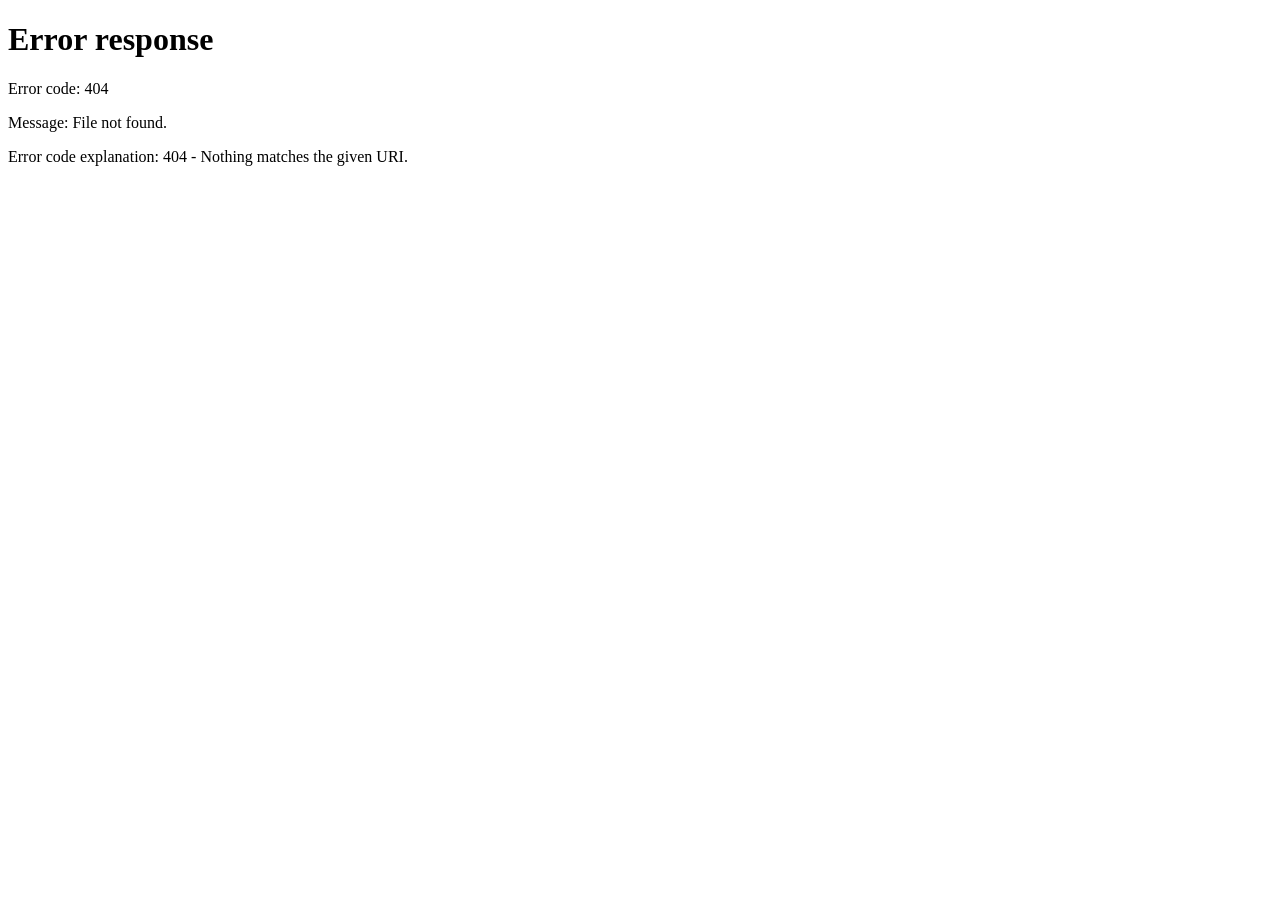
==== account.html @ 8a9775ce "Add Sukhman cart checkout account and backend contribution" ====
<!DOCTYPE html>
<!-- Owner: Sukhman — customer account panel -->
<html lang="en">
  <head>
    <meta charset="UTF-8" />
    <meta name="viewport" content="width=device-width, initial-scale=1.0" />
    <title>My account — Warner Electronics</title>
    <link rel="icon" href="images/warner-logo.png" />
    <link rel="stylesheet" href="css/styles.css" />
    <link rel="stylesheet" href="css/sukhman.css" />
    <link rel="stylesheet" href="css/theme-dark.css" />
  </head>
  <body>
    <header class="site-header" data-header>
      <a class="brand" href="home.html">
        <img class="brand-logo" src="images/warner-mark.png" alt="" />
        <span class="brand-text">
          <span class="brand-name">WARNER</span>
          <span class="brand-sub">ELECTRONICS</span>
        </span>
      </a>
    </header>
    <div class="app-shell">
      <aside class="sidebar customer-sidebar">
        <h2>My account</h2>
        <button class="side-link" type="button" data-tab="profile">My profile</button>
        <button class="side-link active" type="button" data-tab="orders">Past orders</button>
        <button class="side-link" type="button" data-tab="tracking">Package tracking</button>
        <a class="side-link" href="settings.html">Settings</a>
        <a class="side-link" href="home.html">Continue shopping</a>
      </aside>
      <main class="admin-main">
        <section class="panel" id="view-orders">
          <div class="panel-head">
            <div>
              <h2 style="margin:0">Past orders</h2>
              <p class="meta">Every checkout you complete appears here.</p>
            </div>
          </div>
          <div id="orders-list"></div>
        </section>

        <section class="panel" id="view-tracking" hidden>
          <div class="panel-head">
            <div>
              <h2 style="margin:0">Package tracking</h2>
              <p class="meta">Follow delivery progress for your orders.</p>
            </div>
          </div>
          <div id="tracking-list"></div>
        </section>

        <section class="panel" id="view-profile" hidden>
          <div class="panel-head">
            <div>
              <h2 style="margin:0">My profile</h2>
              <p class="meta">Update your contact details for delivery.</p>
            </div>
          </div>
          <form id="profile-form" class="profile-form">
            <div class="form-grid">
              <div class="field">
                <label for="profile-first">First name</label>
                <input id="profile-first" required />
              </div>
              <div class="field">
                <label for="profile-last">Last name</label>
                <input id="profile-last" required />
              </div>
              <div class="field field-span-2">
                <label for="profile-email">Email</label>
                <input id="profile-email" type="email" required />
              </div>
              <div class="field field-span-2">
                <label for="profile-phone">Phone number</label>
                <input id="profile-phone" type="tel" placeholder="e.g. 0412 345 678" />
              </div>
              <div class="field field-span-2">
                <label for="profile-address">Street address</label>
                <input id="profile-address" placeholder="Street and number" />
              </div>
              <div class="field">
                <label for="profile-city">City</label>
                <input id="profile-city" />
              </div>
              <div class="field">
                <label for="profile-zip">Zip / postal code</label>
                <input id="profile-zip" />
              </div>
              <div class="field field-span-2">
                <label for="profile-country">Country</label>
                <input id="profile-country" placeholder="e.g. Australia" />
              </div>
            </div>
            <button class="btn" type="submit">Save profile</button>
            <p class="meta" id="profile-msg" style="margin-top:0.75rem"></p>
          </form>
        </section>
      </main>
    </div>
    <script src="js/data.js"></script>
    <script src="js/backend-bootstrap.js"></script>
    <script src="js/app.js"></script>
    <script src="js/backend-adapter.js"></script>
    <script src="js/sukhman/account.js"></script>
  </body>
</html>
---- css/styles.css ----
/* Warner Electronics — logo-matched navy, orange, cyan */
@import url("https://fonts.googleapis.com/css2?family=Inter:wght@400;500;600;700;800&family=Montserrat:wght@600;700;800&display=swap");

:root {
  --navy: #000d2d;
  --navy-mid: #071428;
  --orange: #f47920;
  --orange-dark: #d96512;
  --cyan: #00adef;
  --cyan-dark: #0094cc;
  --blue: #f47920;
  --blue-dark: #d96512;
  --blue-soft: #fff1e6;
  --blue-tint: #fff8f1;
  --ink: #0f172a;
  --muted: #64748b;
  --line: #e2e8f0;
  --surface: #ffffff;
  --page: #eef2f7;
  --teal: #00adef;
  --mint: #d7f4ff;
  --lavender: #e9e7f5;
  --warn-bg: #fef9c3;
  --danger: #ef4444;
  --danger-soft: #fee2e2;
  --radius: 14px;
  --radius-lg: 20px;
  --shadow: 0 1px 2px rgba(0, 11, 30, 0.06), 0 14px 32px rgba(0, 11, 30, 0.08);
  --font: "Inter", system-ui, sans-serif;
  --display: "Montserrat", "Inter", system-ui, sans-serif;
  --ease-out: cubic-bezier(0.22, 1, 0.36, 1);
  --motion-fast: 0.24s;
  --motion-med: 0.48s;
  --motion-page: 0.65s;
}

html[data-theme="dark"] {
  color-scheme: dark;
  --ink: #f1f5f9;
  --muted: #cbd5e1;
  --line: #3d4f66;
  --surface: #1b283c;
  --page: #0b1220;
  --blue-soft: #243044;
  --blue-tint: #162033;
  --mint: #163344;
  --lavender: #2a2740;
  --shadow: 0 1px 2px rgba(0, 0, 0, 0.25), 0 14px 32px rgba(0, 0, 0, 0.28);
}

html[data-theme="dark"] body {
  background:
    radial-gradient(ellipse 80% 40% at 100% 0%, rgba(0, 173, 239, 0.1), transparent 50%),
    radial-gradient(ellipse 60% 30% at 0% 10%, rgba(244, 121, 32, 0.08), transparent 45%),
    var(--page);
  color: var(--ink);
}

html[data-theme="dark"] .header-nav {
  background: #101b2e;
  border-top-color: rgba(255, 255, 255, 0.08);
}
html[data-theme="dark"] .header-nav a {
  color: #e2e8f0;
}
html[data-theme="dark"] .header-nav a:hover,
html[data-theme="dark"] .header-nav a.active {
  color: #fff;
  border-bottom-color: var(--cyan);
}

html[data-theme="dark"] .pill {
  background: var(--surface);
  color: var(--ink);
  border-color: var(--line);
}
html[data-theme="dark"] .pill.active,
html[data-theme="dark"] .pill:hover {
  background: #123246;
  color: #7dd3fc;
  border-color: var(--cyan);
}

html[data-theme="dark"] .panel,
html[data-theme="dark"] .card,
html[data-theme="dark"] .filters,
html[data-theme="dark"] .detail,
html[data-theme="dark"] .summary,
html[data-theme="dark"] .settings-form,
html[data-theme="dark"] .settings-list,
html[data-theme="dark"] .settings-profile-card,
html[data-theme="dark"] .order-card,
html[data-theme="dark"] .track-card,
html[data-theme="dark"] .support-card,
html[data-theme="dark"] .support-panel {
  background: var(--surface);
  border-color: var(--line);
  color: var(--ink);
}

html[data-theme="dark"] .card-body h3,
html[data-theme="dark"] .section-title,
html[data-theme="dark"] h1,
html[data-theme="dark"] h2,
html[data-theme="dark"] h3,
html[data-theme="dark"] .settings-row-label,
html[data-theme="dark"] .settings-toggle-copy strong {
  color: var(--ink);
}

html[data-theme="dark"] .meta,
html[data-theme="dark"] .specs,
html[data-theme="dark"] .tag {
  color: var(--muted);
}

html[data-theme="dark"] .btn-outline {
  background: transparent;
  color: #7dd3fc;
  border-color: var(--cyan);
}
html[data-theme="dark"] .btn-outline:hover {
  background: rgba(0, 173, 239, 0.16);
  color: #fff;
}

html[data-theme="dark"] .tag {
  background: #243044;
}

html[data-theme="dark"] .tone-blue { background: linear-gradient(160deg, #1a3a4d, #163044); }
html[data-theme="dark"] .tone-slate { background: #2a3444; }
html[data-theme="dark"] .tone-sand { background: #3a2c22; }

html[data-theme="dark"] input,
html[data-theme="dark"] select,
html[data-theme="dark"] textarea {
  background: #152033;
  color: var(--ink);
  border-color: var(--line);
}
html[data-theme="dark"] .header-search-field {
  background: #fff;
}
html[data-theme="dark"] .header-search input {
  background: transparent;
  color: #0f172a;
}
html[data-theme="dark"] .header-search input::placeholder {
  color: #64748b;
}

html[data-theme="dark"] .search-suggest {
  background: var(--surface);
  border-color: var(--line);
  color: var(--ink);
}
html[data-theme="dark"] .search-suggest-pick:hover,
html[data-theme="dark"] .search-suggest-pick:focus-visible {
  background: #243044;
}
html[data-theme="dark"] .search-suggest-clear,
html[data-theme="dark"] .search-suggest-view-all {
  background: #152033;
  color: var(--muted);
}
html[data-theme="dark"] .search-suggest-clear:hover,
html[data-theme="dark"] .search-suggest-view-all:hover {
  background: #243044;
  color: #fff;
}
html[data-theme="dark"] .header-account-menu {
  background: var(--surface);
  border-color: var(--line);
}
html[data-theme="dark"] .header-account-menu a,
html[data-theme="dark"] .header-account-menu button {
  color: var(--ink);
}
html[data-theme="dark"] .header-account-menu a:hover,
html[data-theme="dark"] .header-account-menu button:hover {
  background: #243044;
  color: #7dd3fc;
}

* { box-sizing: border-box; }
html, body { margin: 0; padding: 0; }
body {
  font-family: var(--font);
  color: var(--ink);
  background:
    radial-gradient(ellipse 80% 40% at 100% 0%, rgba(0, 173, 239, 0.08), transparent 50%),
    radial-gradient(ellipse 60% 30% at 0% 10%, rgba(244, 121, 32, 0.07), transparent 45%),
    var(--page);
  min-height: 100vh;
  display: flex;
  flex-direction: column;
}
a { color: inherit; text-decoration: none; }
button, input, select { font: inherit; }
button { cursor: pointer; }
img { max-width: 100%; display: block; }
h1, h2, h3, .section-title { font-family: var(--display); }

/* Top header — two-row store layout */
.site-header {
  background: var(--navy);
  border-bottom: 0;
  padding: 0;
  display: flex;
  flex-direction: column;
  position: sticky;
  top: 0;
  z-index: 40;
  box-shadow: 0 8px 24px rgba(0, 11, 30, 0.28);
  transition: transform 0.4s ease;
  will-change: transform;
}
.site-header.is-away {
  transform: translateY(-100%);
  box-shadow: none;
  pointer-events: none;
}
.header-top {
  display: grid;
  grid-template-columns: auto minmax(0, 1fr) auto;
  grid-template-areas: "brand search utils";
  align-items: center;
  gap: 1.5rem;
  padding: 0.35rem 1.75rem 0.2rem;
}
.brand {
  grid-area: brand;
  display: flex;
  flex-direction: row;
  align-items: center;
  gap: 0.7rem;
  font-weight: 700;
  white-space: nowrap;
  color: #fff;
}
.brand-logo {
  height: 48px;
  width: 48px;
  display: block;
  object-fit: contain;
  flex-shrink: 0;
}
.brand-text {
  display: flex;
  flex-direction: column;
  justify-content: center;
  gap: 0.08rem;
  line-height: 1;
}
.brand-name {
  font-family: var(--display);
  font-size: 1.02rem;
  font-weight: 800;
  letter-spacing: 0.08em;
}
.brand-sub {
  font-size: 0.62rem;
  font-weight: 600;
  letter-spacing: 0.22em;
  color: rgba(255, 255, 255, 0.78);
}
.brand-mark {
  width: 28px;
  height: 28px;
  border-radius: 999px;
  background: linear-gradient(135deg, var(--orange), var(--cyan));
  flex-shrink: 0;
}
.header-search {
  position: relative;
  width: min(560px, 100%);
  justify-self: center;
  grid-area: search;
}
.header-search-field {
  display: flex;
  align-items: center;
  gap: 0.65rem;
  background: #fff;
  border: 1px solid rgba(255, 255, 255, 0.18);
  border-radius: 2px;
  padding: 0.55rem 0.9rem;
}
.header-search-field:focus-within {
  box-shadow: 0 0 0 2px rgba(0, 173, 239, 0.35);
}
.header-search-ico {
  display: grid;
  place-items: center;
  color: #64748b;
  flex-shrink: 0;
}
.header-search-ico svg {
  width: 18px;
  height: 18px;
  stroke: currentColor;
  fill: none;
  stroke-width: 1.6;
  stroke-linecap: round;
}
.header-search input {
  flex: 1;
  min-width: 0;
  border: 0;
  outline: none;
  background: transparent;
  color: var(--ink);
  font-size: 0.92rem;
  padding: 0;
  appearance: none;
}
.header-search input::-webkit-search-decoration,
.header-search input::-webkit-search-cancel-button {
  -webkit-appearance: none;
}
.header-search input::placeholder {
  color: #94a3b8;
}
.header-search .search-suggest {
  top: calc(100% + 0.4rem);
}
.header-utils {
  display: flex;
  align-items: center;
  justify-content: flex-end;
  gap: 0.65rem;
  grid-area: utils;
}
.header-greeting {
  margin: 0;
  color: rgba(255, 255, 255, 0.78);
  font-size: 0.88rem;
  font-weight: 600;
  white-space: nowrap;
  line-height: 1.2;
}
.header-greeting strong {
  color: #fff;
  font-weight: 700;
}
.header-icon-link {
  display: grid;
  place-items: center;
  width: 42px;
  height: 42px;
  color: rgba(255, 255, 255, 0.9);
  text-decoration: none;
  border-radius: 999px;
  transition: color 0.15s ease, background 0.15s ease;
}
.header-icon-link:hover,
.header-icon-link.is-active {
  color: #fff;
  background: rgba(255, 255, 255, 0.08);
}
.header-icon {
  width: 26px;
  height: 26px;
  display: grid;
  place-items: center;
  position: relative;
}
.header-icon svg {
  width: 24px;
  height: 24px;
  stroke: currentColor;
  fill: none;
  stroke-width: 1.45;
  stroke-linecap: round;
  stroke-linejoin: round;
}
.header-icon-badge {
  position: absolute;
  top: -6px;
  right: -8px;
  min-width: 16px;
  height: 16px;
  padding: 0 4px;
  border-radius: 999px;
  background: var(--orange);
  color: #fff;
  font-size: 0.62rem;
  font-weight: 700;
  line-height: 16px;
  text-align: center;
  box-shadow: 0 2px 6px rgba(244, 121, 32, 0.45);
}
.header-account {
  position: relative;
}
.header-account-menu {
  display: none;
  position: absolute;
  right: 0;
  top: calc(100% + 6px);
  min-width: 160px;
  background: #fff;
  border: 1px solid var(--line);
  box-shadow: 0 16px 36px rgba(0, 11, 30, 0.14);
  padding: 0.4rem 0;
  z-index: 50;
}
.header-account:hover .header-account-menu,
.header-account:focus-within .header-account-menu {
  display: grid;
}
.header-account-menu a,
.header-account-menu button {
  display: block;
  width: 100%;
  padding: 0.65rem 0.95rem;
  border: 0;
  background: transparent;
  color: var(--ink);
  font: inherit;
  font-size: 0.88rem;
  font-weight: 600;
  text-align: left;
}
.header-account-menu a:hover,
.header-account-menu button:hover {
  background: #f8fafc;
  color: var(--cyan-dark);
}
.header-nav {
  display: flex;
  align-items: center;
  justify-content: center;
  gap: 0.15rem 1.35rem;
  padding: 0.55rem 1.75rem 0.7rem;
  background: #fff;
  border-top: 1px solid rgba(255, 255, 255, 0.08);
  overflow-x: auto;
  white-space: nowrap;
  scrollbar-width: none;
}
.header-nav::-webkit-scrollbar { display: none; }
.header-nav a {
  color: #1e293b;
  font-weight: 600;
  font-size: 0.86rem;
  padding: 0.28rem 0 0.38rem;
  border-bottom: 1px solid transparent;
  letter-spacing: 0.01em;
}
.header-nav a:hover {
  color: var(--navy);
  border-bottom-color: var(--navy);
}
.header-nav a.active {
  color: var(--navy);
  border-bottom-color: var(--navy);
}
.nav-links {
  display: none;
}
.user-chip {
  display: flex;
  align-items: center;
  gap: 0.85rem;
}
.profile-link {
  display: flex;
  align-items: center;
  gap: 0.55rem;
  color: inherit;
}
.user-chip input,
.user-chip .role-label {
  border: 1px solid rgba(255, 255, 255, 0.16);
  border-radius: 999px;
  padding: 0.4rem 0.85rem;
  background: rgba(255, 255, 255, 0.06);
  color: #cbd5e1;
  min-width: 110px;
  font-size: 0.9rem;
}
.profile-link:hover .role-label {
  border-color: var(--cyan);
  color: #fff;
}
.avatar {
  width: 34px;
  height: 34px;
  border-radius: 999px;
  display: grid;
  place-items: center;
  color: #fff;
  font-weight: 700;
  background: var(--cyan);
}
.profile-link:hover .avatar {
  transform: scale(1.06);
  box-shadow: 0 0 0 3px rgba(0, 173, 239, 0.35);
}
.avatar.admin { background: var(--cyan); }
.avatar.owner { background: var(--orange); }
.avatar.guest { background: #94a3b8; }

.btn {
  display: inline-flex;
  align-items: center;
  justify-content: center;
  border: 0;
  border-radius: 10px;
  padding: 0.65rem 1.1rem;
  font-weight: 700;
  background: var(--orange);
  color: #fff;
  box-shadow: 0 6px 16px rgba(244, 121, 32, 0.28);
  transition: transform var(--motion-fast) var(--ease-out), background var(--motion-fast) ease, box-shadow var(--motion-fast) ease;
}
.btn:hover { background: var(--orange-dark); transform: translateY(-2px); }
.btn:active:not(:disabled) {
  transform: translateY(0) scale(0.97);
  box-shadow: 0 3px 10px rgba(244, 121, 32, 0.22);
}
.btn-outline {
  background: #fff;
  color: var(--cyan-dark);
  border: 1.5px solid var(--cyan);
  box-shadow: none;
}
.btn-outline:hover { background: #e8f8ff; }
.btn-ghost {
  background: transparent;
  color: var(--muted);
  border: 1px solid var(--line);
  box-shadow: none;
}
.site-header .btn-ghost {
  color: #e2e8f0;
  border-color: rgba(255, 255, 255, 0.22);
}
.site-header .btn-ghost:hover { background: rgba(255, 255, 255, 0.08); }
.site-header .btn-outline {
  background: transparent;
  color: #fff;
  border-color: var(--cyan);
}
.site-header .btn-outline:hover { background: rgba(0, 173, 239, 0.16); }
.btn-sm { padding: 0.4rem 0.75rem; font-size: 0.85rem; }
.btn-danger {
  background: var(--danger-soft);
  color: var(--danger);
  border: 1px solid #fecaca;
  box-shadow: none;
}

.page {
  width: min(1120px, calc(100% - 2rem));
  margin: 0 auto;
  padding: 1.35rem 0 3rem;
  flex: 1;
}

/* Login */
.login-page {
  min-height: calc(100vh - 88px);
  display: grid;
  place-items: center;
  padding: 1.5rem;
  background:
    radial-gradient(ellipse 70% 50% at 0% 0%, rgba(244, 121, 32, 0.22) 0%, transparent 55%),
    radial-gradient(ellipse 60% 40% at 100% 100%, rgba(0, 173, 239, 0.18) 0%, transparent 50%),
    var(--navy);
}
.login-shell {
  width: min(920px, 100%);
  display: grid;
  grid-template-columns: 1fr 1fr;
  background: #fff;
  border-radius: 20px;
  overflow: hidden;
  box-shadow: 0 24px 60px rgba(0, 0, 0, 0.35);
  border: 1px solid rgba(255, 255, 255, 0.08);
}
.login-form-pane { padding: 2.25rem 2rem; }
.login-form-pane h1 { margin: 0 0 0.35rem; font-size: 1.75rem; }
.login-form-pane .sub { color: var(--muted); margin: 0 0 1.5rem; }
.field { margin-bottom: 1rem; }
.field label {
  display: block;
  font-size: 0.85rem;
  font-weight: 600;
  margin-bottom: 0.35rem;
}
.field input, .field select {
  width: 100%;
  border: 1px solid var(--line);
  border-radius: 10px;
  padding: 0.7rem 0.85rem;
  background: #fff;
}
.login-actions { display: grid; gap: 0.65rem; margin-top: 0.5rem; }
.forgot {
  display: inline-block;
  margin-top: 0.85rem;
  color: var(--cyan-dark);
  font-size: 0.9rem;
  font-weight: 600;
}
.login-aside {
  background:
    radial-gradient(circle at 80% 20%, rgba(244, 121, 32, 0.35), transparent 40%),
    radial-gradient(circle at 20% 80%, rgba(0, 173, 239, 0.28), transparent 42%),
    var(--navy-mid);
  padding: 2.25rem 2rem;
  color: #fff;
}
.login-aside h2 { margin: 0 0 1rem; font-size: 1.25rem; }
.login-aside ul {
  margin: 0;
  padding: 0;
  list-style: none;
  display: grid;
  gap: 0.85rem;
}
.login-aside li {
  display: flex;
  gap: 0.65rem;
  align-items: flex-start;
  color: rgba(255, 255, 255, 0.88);
  line-height: 1.4;
}
.login-aside .dot {
  width: 22px;
  height: 22px;
  border-radius: 999px;
  background: var(--orange);
  color: #fff;
  display: grid;
  place-items: center;
  font-size: 0.75rem;
  flex-shrink: 0;
  margin-top: 0.1rem;
}
.login-aside li:nth-child(even) .dot { background: var(--cyan); }
.demo-note {
  margin-top: 1.25rem;
  font-size: 0.85rem;
  color: var(--muted);
  line-height: 1.45;
}

/* Home hero */
.hero {
  background:
    radial-gradient(circle at 88% 18%, rgba(244, 121, 32, 0.38), transparent 32%),
    radial-gradient(circle at 12% 86%, rgba(0, 173, 239, 0.32), transparent 36%),
    linear-gradient(145deg, #071a36 0%, var(--navy) 55%, #04101f 100%);
  border-radius: var(--radius-lg);
  padding: 2.6rem 2rem 2.4rem;
  margin-bottom: 1.2rem;
  color: #fff;
  border: 1px solid rgba(0, 173, 239, 0.22);
  box-shadow: var(--shadow);
  position: relative;
  overflow: visible;
}
.hero h1 {
  margin: 0 0 0.5rem;
  font-size: clamp(1.4rem, 2.6vw, 2rem);
  letter-spacing: -0.02em;
}
.hero-kicker {
  margin: 0 0 0.45rem;
  color: var(--cyan);
  font-family: var(--display);
  font-size: 0.78rem;
  font-weight: 700;
  letter-spacing: 0.22em;
  text-transform: uppercase;
}
.hero p { margin: 0 0 1.1rem; color: rgba(226, 232, 240, 0.82); max-width: 54ch; }
.search-row {
  display: flex;
  gap: 0.65rem;
  flex-wrap: wrap;
}
.search-row input {
  flex: 1;
  min-width: 200px;
  border: 1px solid var(--line);
  border-radius: 10px;
  padding: 0.75rem 1rem;
  background: #fff;
}
.hero .search-row input {
  border-color: rgba(255, 255, 255, 0.14);
  background: rgba(255, 255, 255, 0.96);
}
.pills {
  display: flex;
  flex-wrap: wrap;
  gap: 0.55rem;
  margin: 0 0 1.25rem;
}
.pill {
  border: 1px solid var(--line);
  background: var(--surface);
  border-radius: 999px;
  padding: 0.45rem 0.9rem;
  color: var(--ink);
  font-weight: 600;
  font-size: 0.9rem;
  transition: transform var(--motion-fast) var(--ease-out), background var(--motion-fast) ease, border-color var(--motion-fast) ease, color var(--motion-fast) ease;
}
.pill:hover {
  transform: translateY(-1px);
}
.pill:active {
  transform: scale(0.96);
}
.pill.active, .pill:hover {
  border-color: var(--cyan);
  color: var(--cyan-dark);
  background: #e8f8ff;
}

.section-title {
  margin: 0 0 0.85rem;
  font-size: 1.2rem;
}

.grid {
  display: grid;
  grid-template-columns: repeat(auto-fit, minmax(200px, 1fr));
  gap: 1rem;
}
.card {
  background: var(--surface);
  border: 1px solid var(--line);
  border-radius: var(--radius);
  overflow: hidden;
  box-shadow: var(--shadow);
  display: flex;
  flex-direction: column;
  color: inherit;
  cursor: pointer;
  transition: transform 0.32s ease, box-shadow 0.32s ease, border-color 0.32s ease;
}
.card:hover {
  transform: translateY(-4px);
  box-shadow: 0 16px 32px rgba(0, 11, 30, 0.12);
  border-color: rgba(0, 173, 239, 0.45);
}
.card-art {
  height: 130px;
  display: flex;
  align-items: center;
  justify-content: center;
  font-size: 2.4rem;
  overflow: hidden;
  background: #f8fafc;
}
/* Fixed product photo frames — always show the full uploaded image */
.card-art img,
.cart-thumb img,
.detail-art img,
.gallery-main img,
.gallery-thumb-btn img,
.photo-preview img,
.gallery-thumb img,
.prod-photo-frame img {
  max-width: 100%;
  max-height: 100%;
  width: auto;
  height: auto;
  object-fit: contain;
  object-position: center;
  display: block;
}
.tone-blue { background: linear-gradient(160deg, #d7f4ff, #bfe9fb); }
.tone-mint { background: var(--mint); }
.tone-lavender { background: var(--lavender); }
.tone-slate { background: #e5e7eb; }
.tone-sand { background: #ffe8d2; }
.card-body {
  padding: 0.85rem 0.9rem 1rem;
  display: flex;
  flex-direction: column;
  gap: 0.3rem;
  flex: 1;
}
.card-body h3 { margin: 0; font-size: 0.98rem; }
.meta { color: var(--muted); font-size: 0.85rem; }
.price { color: var(--orange); font-weight: 800; font-size: 1.05rem; }
.card-body .price { margin-top: auto; padding-top: 0.75rem; }

/* Product detail */
.detail {
  display: grid;
  grid-template-columns: 1fr 1fr;
  gap: 1.25rem;
  background: var(--surface);
  border: 1px solid var(--line);
  border-radius: var(--radius-lg);
  padding: 1.25rem;
  box-shadow: var(--shadow);
}
.detail-art {
  height: 360px;
  border-radius: var(--radius);
  display: flex;
  align-items: center;
  justify-content: center;
  font-size: 5rem;
  overflow: hidden;
  background: #f8fafc;
}
.tags { display: flex; flex-wrap: wrap; gap: 0.45rem; margin: 0.75rem 0; }
.tag {
  background: #f3f4f6;
  border-radius: 999px;
  padding: 0.3rem 0.7rem;
  font-size: 0.82rem;
  color: var(--muted);
  font-weight: 600;
}
.specs { margin: 0.5rem 0 1rem; padding-left: 1.1rem; color: var(--muted); }
.specs li { margin: 0.35rem 0; }
.specs li::marker { color: var(--orange); }
.detail-actions { display: flex; flex-wrap: wrap; gap: 0.65rem; }

/* Search layout */
.search-layout {
  display: grid;
  grid-template-columns: 240px 1fr;
  gap: 1rem;
  align-items: start;
}
.filters {
  background: var(--surface);
  border: 1px solid var(--line);
  border-radius: var(--radius);
  padding: 1rem;
  box-shadow: var(--shadow);
}
.filters h3 { margin: 0 0 0.75rem; font-size: 1rem; }
.filter-group { margin-bottom: 1rem; }
.filter-group h4 {
  margin: 0 0 0.45rem;
  font-size: 0.85rem;
  color: var(--muted);
}
.filter-group label {
  display: flex;
  align-items: center;
  gap: 0.45rem;
  margin: 0.3rem 0;
  font-size: 0.9rem;
}

/* Cart */
.cart-layout {
  display: grid;
  grid-template-columns: 1.4fr 0.8fr;
  gap: 1rem;
  align-items: start;
}
.cart-box {
  background: var(--surface);
  border: 1.5px solid var(--line);
  border-radius: var(--radius-lg);
  padding: 1rem 1.1rem;
}
.cart-row {
  display: grid;
  grid-template-columns: 64px 1fr auto;
  gap: 0.85rem;
  align-items: center;
  padding: 0.85rem 0;
  border-bottom: 1px solid var(--line);
}
.cart-thumb {
  width: 64px;
  height: 64px;
  border-radius: 10px;
  display: flex;
  align-items: center;
  justify-content: center;
  font-size: 1.5rem;
  overflow: hidden;
  background: #f8fafc;
  flex-shrink: 0;
}
.qty {
  display: inline-flex;
  align-items: center;
  gap: 0.35rem;
  margin-top: 0.35rem;
  border: 1px solid var(--line);
  border-radius: 8px;
  padding: 0.2rem 0.45rem;
  font-size: 0.85rem;
}
.addons {
  margin-top: 1rem;
  color: var(--muted);
  font-size: 0.9rem;
}
.addon-pills { display: flex; flex-wrap: wrap; gap: 0.5rem; margin-top: 0.55rem; }
.addon-pill {
  background: var(--mint);
  border: 0;
  border-radius: 999px;
  padding: 0.45rem 0.85rem;
  font-weight: 600;
  font-size: 0.85rem;
}
.summary, .privacy {
  background: var(--surface);
  border: 1px solid var(--line);
  border-radius: var(--radius);
  padding: 1rem;
  box-shadow: var(--shadow);
  margin-bottom: 0.85rem;
}
.summary h3, .privacy h3 { margin: 0 0 0.75rem; }
.summary-row {
  display: flex;
  justify-content: space-between;
  margin: 0.4rem 0;
  color: var(--muted);
}
.summary-total {
  display: flex;
  justify-content: space-between;
  margin-top: 0.75rem;
  padding-top: 0.75rem;
  border-top: 1px solid var(--line);
  font-weight: 800;
  font-size: 1.15rem;
}
.summary-total span:last-child { color: var(--orange); }
.summary .btn { width: 100%; margin-top: 0.65rem; }
.privacy { background: var(--warn-bg); border-color: #fde68a; }

/* Admin / Owner shell */
.app-shell { display: flex; min-height: calc(100vh - 88px); flex: 1; }
.sidebar {
  width: 230px;
  background: var(--navy);
  color: #fff;
  padding: 1.1rem 0.85rem;
  flex-shrink: 0;
}
.sidebar h2 {
  margin: 0 0 1rem;
  font-size: 1rem;
  padding: 0 0.55rem;
}
.side-link {
  display: block;
  width: 100%;
  text-align: left;
  border: 0;
  background: transparent;
  color: #cbd5e1;
  border-radius: 999px;
  padding: 0.65rem 0.9rem;
  margin-bottom: 0.35rem;
  font-weight: 600;
}
.side-link.active, .side-link:hover {
  background: var(--orange);
  color: #fff;
}
.side-link:hover:not(.active) {
  background: rgba(0, 173, 239, 0.22);
}
a.side-link {
  text-align: left;
}
.admin-main {
  flex: 1;
  padding: 1.25rem;
  overflow: auto;
}
.panel {
  background: var(--surface);
  border: 1px solid var(--line);
  border-radius: var(--radius-lg);
  padding: 1.15rem;
  box-shadow: var(--shadow);
}
.panel-head {
  display: flex;
  justify-content: space-between;
  gap: 1rem;
  align-items: flex-start;
  margin-bottom: 1rem;
  flex-wrap: wrap;
}
.panel-head p { margin: 0.25rem 0 0; color: var(--muted); }
.toolbar {
  display: flex;
  gap: 0.65rem;
  flex-wrap: wrap;
  margin-bottom: 1rem;
}
.toolbar input, .toolbar select {
  border: 1px solid var(--line);
  border-radius: 10px;
  padding: 0.65rem 0.85rem;
  background: var(--surface);
  color: var(--ink);
  min-width: 220px;
}
.table { width: 100%; border-collapse: collapse; font-size: 0.92rem; }
.table th, .table td {
  text-align: left;
  padding: 0.75rem 0.5rem;
  border-bottom: 1px solid var(--line);
  vertical-align: middle;
}
.table th { color: var(--muted); font-weight: 600; }
.prod-cell { display: flex; align-items: center; gap: 0.55rem; }
.prod-ico {
  width: 34px;
  height: 34px;
  border-radius: 8px;
  background: var(--mint);
  display: grid;
  place-items: center;
}

.stat-grid {
  display: grid;
  grid-template-columns: repeat(auto-fit, minmax(160px, 1fr));
  gap: 0.85rem;
  margin-bottom: 1rem;
}
.stat {
  background: var(--surface);
  border: 1px solid var(--line);
  border-radius: var(--radius);
  padding: 1rem;
  box-shadow: var(--shadow);
}
.stat span { color: var(--muted); font-size: 0.85rem; }
.stat strong { display: block; margin-top: 0.35rem; font-size: 1.45rem; }

.bars { display: grid; gap: 0.65rem; }
.bar-row {
  display: grid;
  grid-template-columns: 120px 1fr 40px;
  gap: 0.5rem;
  align-items: center;
  font-size: 0.9rem;
}
.bar-track {
  height: 10px;
  background: #d7f4ff;
  border-radius: 999px;
  overflow: hidden;
}
.bar-fill { height: 100%; background: linear-gradient(90deg, var(--orange), var(--cyan)); border-radius: 999px; }

.two-col {
  display: grid;
  grid-template-columns: 1fr 1fr;
  gap: 1rem;
}

.staff-banner {
  display: flex;
  flex-wrap: wrap;
  align-items: center;
  gap: 0.65rem;
  margin: 0 0 1rem;
  padding: 0.7rem 1rem;
  border-radius: 12px;
  background: var(--navy);
  color: #fff;
  font-size: 0.92rem;
}
.staff-banner a {
  color: var(--cyan);
  font-weight: 700;
}
.staff-banner a:hover { color: var(--orange); }

.toast {
  position: fixed;
  right: 1rem;
  bottom: 1rem;
  background: var(--navy);
  color: #fff;
  padding: 0.75rem 1rem;
  border-radius: 10px;
  opacity: 0;
  pointer-events: none;
  transition: opacity 0.2s ease;
  z-index: 100;
  border-left: 4px solid var(--orange);
}
.toast.show { opacity: 1; }

.modal-backdrop {
  position: fixed;
  inset: 0;
  background: rgba(0, 11, 30, 0.55);
  display: none;
  align-items: center;
  justify-content: center;
  z-index: 80;
  padding: 1rem;
  overflow-y: auto;
}
.modal-backdrop.open { display: flex; }
.modal {
  width: min(480px, 100%);
  background: #fff;
  border-radius: 16px;
  padding: 1.25rem;
  box-shadow: var(--shadow);
}
.modal h3 { margin: 0 0 0.85rem; }
.modal .actions {
  display: flex;
  gap: 0.55rem;
  justify-content: flex-end;
  margin-top: 1rem;
}

.site-footer {
  margin-top: auto;
  background: var(--navy);
  color: rgba(255, 255, 255, 0.82);
  border-top: 1px solid rgba(0, 173, 239, 0.28);
  box-shadow: 0 -8px 24px rgba(0, 11, 30, 0.2);
}
.footer-newsletter {
  background: linear-gradient(145deg, var(--navy-mid) 0%, rgba(7, 26, 54, 0.95) 100%);
  border-bottom: 1px solid rgba(0, 173, 239, 0.22);
  padding: 2rem 1.4rem;
}
.footer-newsletter-inner {
  width: min(1120px, 100%);
  margin: 0 auto;
  display: grid;
  grid-template-columns: 1fr minmax(320px, 520px);
  grid-template-rows: auto auto;
  gap: 0.85rem 2rem;
  align-items: center;
}
.footer-newsletter-copy {
  grid-column: 1;
  grid-row: 1;
}
.footer-newsletter-form {
  display: contents;
}
.footer-newsletter-row {
  grid-column: 2;
  grid-row: 1;
  display: flex;
  gap: 0;
}
.footer-newsletter-consent {
  grid-column: 2;
  grid-row: 2;
  display: grid;
  gap: 0.65rem;
}
.footer-newsletter-consent[hidden] {
  display: none !important;
}
.footer-newsletter h3 {
  margin: 0 0 0.35rem;
  font-size: 1.05rem;
  font-weight: 700;
  letter-spacing: 0.01em;
  color: #fff;
}
.footer-newsletter p {
  margin: 0;
  color: rgba(255, 255, 255, 0.68);
  font-size: 0.88rem;
  max-width: 42ch;
  line-height: 1.45;
}
.footer-newsletter-row input {
  flex: 1;
  border: 1px solid rgba(255, 255, 255, 0.18);
  border-right: none;
  border-radius: 0;
  padding: 0.75rem 0.9rem;
  font-size: 0.9rem;
  background: rgba(255, 255, 255, 0.08);
  color: #fff;
}
.footer-newsletter-row input::placeholder {
  color: rgba(255, 255, 255, 0.45);
}
.footer-consent-check {
  display: grid;
  grid-template-columns: auto 1fr;
  gap: 0.65rem;
  align-items: start;
  font-size: 0.82rem;
  line-height: 1.45;
  color: rgba(255, 255, 255, 0.82);
  cursor: pointer;
}
.footer-consent-check input {
  margin-top: 0.2rem;
  accent-color: var(--orange);
}
.footer-consent-legal {
  margin: 0;
  font-size: 0.72rem;
  line-height: 1.45;
  color: rgba(255, 255, 255, 0.5);
}
.footer-consent-legal a {
  color: var(--cyan);
  text-decoration: underline;
}
.footer-consent-legal a:hover {
  color: var(--orange);
}
.footer-signup {
  border-radius: 0;
  padding: 0.75rem 1.35rem;
  background: var(--orange);
  font-size: 0.78rem;
  font-weight: 700;
  letter-spacing: 0.08em;
  text-transform: uppercase;
  white-space: nowrap;
  box-shadow: none;
}
.footer-signup:hover {
  background: var(--orange-dark);
}
.footer-columns {
  width: min(1120px, 100%);
  margin: 0 auto;
  padding: 2.25rem 1.4rem 1.75rem;
  display: grid;
  grid-template-columns: repeat(5, minmax(0, 1fr));
  gap: 1.5rem 2rem;
}
.footer-col h4 {
  margin: 0 0 0.85rem;
  font-size: 0.72rem;
  font-weight: 700;
  letter-spacing: 0.1em;
  text-transform: uppercase;
  color: var(--cyan);
}
.footer-col ul {
  list-style: none;
  margin: 0;
  padding: 0;
  display: grid;
  gap: 0.55rem;
}
.footer-col a {
  color: rgba(255, 255, 255, 0.68);
  font-size: 0.86rem;
  line-height: 1.35;
}
.footer-col a:hover {
  color: var(--orange);
}
.footer-bottom {
  width: min(1120px, 100%);
  margin: 0 auto;
  padding: 1rem 1.4rem 1.35rem;
  border-top: 1px solid rgba(255, 255, 255, 0.1);
  display: flex;
  align-items: center;
  justify-content: space-between;
  gap: 1rem;
  flex-wrap: wrap;
}
.footer-copy {
  margin: 0;
  font-size: 0.78rem;
  color: rgba(255, 255, 255, 0.45);
  text-transform: uppercase;
  letter-spacing: 0.04em;
}
.footer-region {
  font-size: 0.82rem;
  color: rgba(255, 255, 255, 0.55);
}
.footer-social {
  display: flex;
  align-items: center;
  gap: 0.55rem;
}
.footer-social a {
  width: 36px;
  height: 36px;
  border-radius: 10px;
  border: 0;
  display: grid;
  place-items: center;
  overflow: hidden;
  background: transparent;
  padding: 0;
}
.footer-social a img {
  width: 100%;
  height: 100%;
  object-fit: cover;
  display: block;
}
.footer-social a:hover {
  transform: translateY(-1px);
  filter: brightness(1.08);
}

/* Motion — page transitions + interactive feedback */
@media (prefers-reduced-motion: no-preference) {
  body.page-enter {
    animation: page-enter var(--motion-page) var(--ease-out) both;
  }
  body.page-exit {
    animation: page-exit 0.42s ease forwards;
    pointer-events: none;
  }
  body.page-enter main,
  body.page-enter .login-page,
  body.page-enter .admin-main-pane,
  body.page-enter .app-shell {
    animation: content-rise 0.78s var(--ease-out) 0.1s both;
  }
  body.page-enter .grid .card {
    animation: card-rise 0.72s var(--ease-out) both;
  }
  body.page-enter .grid .card:nth-child(1) { animation-delay: 0.12s; }
  body.page-enter .grid .card:nth-child(2) { animation-delay: 0.18s; }
  body.page-enter .grid .card:nth-child(3) { animation-delay: 0.24s; }
  body.page-enter .grid .card:nth-child(4) { animation-delay: 0.3s; }
  body.page-enter .grid .card:nth-child(n+5) { animation-delay: 0.36s; }

  .header-nav a,
  .header-icon-link,
  .admin-nav-link,
  .login-tab,
  .side-link {
    transition: transform var(--motion-fast) var(--ease-out), color var(--motion-fast) ease, background var(--motion-fast) ease, border-color var(--motion-fast) ease;
  }
  .header-nav a:active,
  .header-icon-link:active,
  .admin-nav-link:active,
  .login-tab:active {
    transform: scale(0.94);
  }
  .card {
    transition: transform 0.32s var(--ease-out), box-shadow 0.32s ease, border-color 0.32s ease;
  }
  .card:hover {
    transform: translateY(-4px);
  }
  .card:active {
    transform: translateY(-1px) scale(0.99);
  }

  .view-fade-in {
    animation: content-rise 0.58s var(--ease-out) both;
  }
}

@keyframes page-enter {
  from { opacity: 0; }
  to { opacity: 1; }
}
@keyframes page-exit {
  to { opacity: 0; transform: translateY(-8px); }
}
@keyframes content-rise {
  from { opacity: 0; transform: translateY(14px); }
  to { opacity: 1; transform: none; }
}
@keyframes card-rise {
  from { opacity: 0; transform: translateY(18px); }
  to { opacity: 1; transform: none; }
}

@media (max-width: 900px) {
  .login-shell,
  .detail,
  .search-layout,
  .cart-layout,
  .two-col { grid-template-columns: 1fr; }
  .footer-columns {
    grid-template-columns: repeat(2, minmax(0, 1fr));
  }
  .footer-newsletter-inner {
    flex-direction: column;
    align-items: stretch;
  }
  .footer-newsletter-inner {
    grid-template-columns: 1fr;
  }
  .footer-newsletter-copy,
  .footer-newsletter-row,
  .footer-newsletter-consent {
    grid-column: 1;
  }
  .footer-newsletter-row {
    grid-row: auto;
  }
  .footer-newsletter-consent {
    grid-row: auto;
  }
  .footer-bottom {
    flex-direction: column;
    text-align: center;
  }
  .app-shell { flex-direction: column; }
  .sidebar { width: 100%; }
  .header-top {
    grid-template-columns: 1fr auto;
    grid-template-areas:
      "brand utils"
      "search search";
    gap: 0.5rem 0.85rem;
    padding: 0.35rem 1rem 0.55rem;
  }
  .brand-logo { height: 40px; width: 40px; }
  .header-search {
    width: 100%;
    justify-self: stretch;
  }
  .header-nav {
    justify-content: flex-start;
    padding: 0.45rem 1rem 0.6rem;
  }
}

@media (max-width: 520px) {
  .footer-columns {
    grid-template-columns: 1fr;
  }
}
---- css/sukhman.css ----
/* Sukhman — extra styles for cart + support */
.support-page {
  width: 100%;
  max-width: none;
  padding: 0 0 3rem;
}
.support-hero {
  width: 100%;
  background:
    linear-gradient(135deg, rgba(0, 13, 45, 0.92) 0%, rgba(0, 148, 204, 0.75) 100%),
    radial-gradient(circle at 80% 20%, rgba(244, 121, 32, 0.25), transparent 40%);
  color: #fff;
  padding: 4.5rem 1.4rem 5.5rem;
  text-align: center;
}
.support-hero-inner {
  width: min(720px, 100%);
  margin: 0 auto;
}
.support-hero h1 {
  margin: 0 0 0.65rem;
  font-size: clamp(2rem, 5vw, 2.75rem);
  letter-spacing: -0.02em;
}
.support-hero p {
  margin: 0;
  font-size: 1.02rem;
  line-height: 1.55;
  color: rgba(255, 255, 255, 0.88);
}
.support-cards {
  width: min(920px, calc(100% - 2rem));
  margin: -3.25rem auto 2rem;
  display: grid;
  grid-template-columns: 1fr 1fr;
  gap: 1.25rem;
  position: relative;
  z-index: 2;
}
.support-card {
  background: #fff;
  border: 1px solid var(--line);
  border-radius: var(--radius-lg);
  padding: 1.75rem 1.6rem;
  box-shadow: 0 18px 40px rgba(0, 11, 30, 0.1);
  display: flex;
  flex-direction: column;
  align-items: flex-start;
  gap: 0.65rem;
}
.support-card-icon {
  font-size: 1.75rem;
  line-height: 1;
}
.support-card h2 {
  margin: 0;
  font-size: 1.2rem;
}
.support-card p {
  margin: 0;
  color: var(--muted);
  font-size: 0.92rem;
  line-height: 1.5;
  flex: 1;
}
.support-phone {
  font-size: 1.05rem;
  font-weight: 700;
  color: var(--cyan-dark);
}
.support-phone:hover {
  color: var(--orange);
}
.support-link-btn {
  border: none;
  background: none;
  padding: 0;
  color: var(--cyan-dark);
  font: inherit;
  font-size: 0.88rem;
  font-weight: 600;
  cursor: pointer;
  text-decoration: underline;
  text-underline-offset: 3px;
}
.support-link-btn:hover {
  color: var(--orange);
}
.support-cta {
  margin-top: 0.35rem;
  width: 100%;
  max-width: 220px;
}
.support-panel {
  width: min(920px, calc(100% - 2rem));
  margin: 0 auto 1.5rem;
  background: #fff;
  border: 1px solid var(--line);
  border-radius: var(--radius-lg);
  padding: 1.5rem 1.6rem;
  box-shadow: var(--shadow);
}
.support-panel h2 {
  margin: 0 0 0.35rem;
  font-size: 1.15rem;
}
.support-form textarea {
  width: 100%;
  border: 1px solid var(--line);
  border-radius: 10px;
  padding: 0.7rem 0.85rem;
  font: inherit;
  resize: vertical;
}
.support-form .field label {
  display: block;
  font-size: 0.78rem;
  font-weight: 700;
  letter-spacing: 0.05em;
  text-transform: uppercase;
  color: var(--muted);
  margin-bottom: 0.3rem;
}
.support-form .field input {
  width: 100%;
  border: 1px solid var(--line);
  border-radius: 10px;
  padding: 0.65rem 0.75rem;
  font: inherit;
}
.support-hours-grid {
  display: grid;
  grid-template-columns: repeat(3, minmax(0, 1fr));
  gap: 1rem;
  margin-top: 0.75rem;
}
.support-faq {
  width: min(920px, calc(100% - 2rem));
  margin: 0 auto 2.5rem;
}
.support-faq h2 {
  margin: 0 0 0.85rem;
  font-size: 1.15rem;
}
.faq-item {
  background: #fff;
  border: 1px solid var(--line);
  border-radius: 12px;
  padding: 0.85rem 1rem;
  margin-bottom: 0.55rem;
}
.faq-item summary {
  font-weight: 700;
  cursor: pointer;
}
.faq-item p {
  margin: 0.65rem 0 0;
  color: var(--muted);
  font-size: 0.9rem;
  line-height: 1.45;
}
.faq-item a {
  color: var(--cyan-dark);
  font-weight: 600;
}
.support-chat-fab {
  position: fixed;
  right: 1.25rem;
  bottom: 1.25rem;
  width: 52px;
  height: 52px;
  border: none;
  border-radius: 999px;
  background: var(--navy);
  color: #fff;
  font-size: 1.35rem;
  box-shadow: 0 10px 28px rgba(0, 11, 30, 0.25);
  cursor: pointer;
  z-index: 30;
}
.support-chat-fab:hover {
  background: var(--cyan-dark);
  transform: translateY(-2px);
}

@media (max-width: 768px) {
  .support-cards,
  .support-hours-grid {
    grid-template-columns: 1fr;
  }
  .support-hero {
    padding-bottom: 4.5rem;
  }
}

.receipt {
  background: #f8fafc;
  border: 1px solid #d7f4ff;
  border-radius: 14px;
  padding: 1.1rem 1.15rem;
}
.receipt-totals {
  display: grid;
  grid-template-columns: repeat(auto-fit, minmax(160px, 1fr));
  gap: 0.75rem;
  margin-top: 0.9rem;
}
.receipt-totals div {
  background: #fff;
  border: 1px solid #e2e8f0;
  border-radius: 12px;
  padding: 0.75rem 0.85rem;
}
.receipt-totals span {
  display: block;
  color: #64748b;
  font-size: 0.8rem;
  font-weight: 600;
  text-transform: uppercase;
  letter-spacing: 0.04em;
}
.receipt-totals strong {
  display: block;
  margin-top: 0.25rem;
  font-size: 1.25rem;
}

.customer-sidebar .side-link.active {
  background: var(--orange);
  color: #fff;
}

.profile-form {
  max-width: 620px;
}
.profile-form input {
  width: 100%;
  border: 1px solid var(--line);
  border-radius: 10px;
  padding: 0.7rem 0.85rem;
  font: inherit;
}
.profile-form .form-grid {
  margin-bottom: 1rem;
}

.order-card,
.track-card {
  border: 1px solid var(--line);
  border-radius: 14px;
  padding: 1rem 1.05rem;
  margin-bottom: 0.85rem;
  background: #fff;
  box-shadow: var(--shadow);
}
.order-card-head,
.track-card-head {
  display: flex;
  justify-content: space-between;
  gap: 1rem;
  align-items: flex-start;
  margin-bottom: 0.55rem;
}
.order-card-right {
  display: grid;
  justify-items: end;
  gap: 0.35rem;
}
.track-badge {
  display: inline-block;
  background: #e8f8ff;
  color: #0094cc;
  border-radius: 999px;
  padding: 0.25rem 0.65rem;
  font-size: 0.78rem;
  font-weight: 700;
}
.track-card.selected {
  border-color: rgba(0, 173, 239, 0.45);
  box-shadow: 0 12px 28px rgba(0, 11, 30, 0.08);
}
.track-timeline {
  list-style: none;
  margin: 0.85rem 0 0;
  padding: 0;
  display: grid;
  gap: 0.75rem;
}
.track-step {
  display: grid;
  grid-template-columns: 18px 1fr;
  gap: 0.75rem;
  align-items: start;
  opacity: 0.45;
}
.track-step.done { opacity: 1; }
.track-step.current .track-dot {
  background: var(--orange);
  box-shadow: 0 0 0 4px rgba(244, 121, 32, 0.18);
}
.track-dot {
  width: 12px;
  height: 12px;
  border-radius: 999px;
  background: #cbd5e1;
  margin-top: 0.25rem;
}
.track-step.done .track-dot { background: var(--cyan); }

.chart-empty {
  padding: 2rem 1rem;
  text-align: center;
  color: var(--muted);
  background: #f8fafc;
  border-radius: 12px;
}
.chart-empty a { color: var(--cyan-dark); font-weight: 700; }

/* Checkout */
.checkout-page { max-width: 1100px; }
.checkout-crumb {
  display: flex;
  justify-content: center;
  gap: 0.45rem;
  color: var(--muted);
  font-size: 0.85rem;
  margin-bottom: 0.75rem;
}
.checkout-crumb a { color: var(--muted); text-decoration: none; }
.checkout-crumb a:hover { color: var(--orange); }
.checkout-title {
  text-align: center;
  margin: 0 0 1.25rem;
  font-family: var(--display);
  font-size: clamp(1.75rem, 4vw, 2.35rem);
}
.checkout-layout {
  display: grid;
  grid-template-columns: 1fr 320px;
  gap: 1.25rem;
  align-items: start;
}
.checkout-form {
  display: grid;
  gap: 1rem;
}
.checkout-summary {
  position: sticky;
  top: 1rem;
}
.checkout-panel {
  background: #fff;
  border: 1px solid var(--line);
  border-radius: var(--radius-lg);
  padding: 1.25rem 1.35rem;
  box-shadow: var(--shadow);
}
.checkout-panel h2 {
  margin: 0 0 1rem;
  font-size: 1.15rem;
}
.checkout-form label,
.checkout-panel label {
  display: block;
  font-size: 0.72rem;
  font-weight: 700;
  letter-spacing: 0.06em;
  text-transform: uppercase;
  color: #475569;
  margin-bottom: 0.3rem;
}
.checkout-form input,
.checkout-form select,
.checkout-panel input,
.checkout-panel select {
  width: 100%;
  border: 1px solid #cbd5e1;
  border-radius: 8px;
  padding: 0.65rem 0.75rem;
  font: inherit;
  font-size: 0.92rem;
  background: #fff;
}
.checkout-form input.field-invalid,
.checkout-panel input.field-invalid,
.checkout-form select.field-invalid,
.checkout-panel select.field-invalid {
  border-color: #ef4444;
  box-shadow: inset 0 0 0 1px rgba(239, 68, 68, 0.15);
}
.field-error {
  display: block;
  min-height: 1rem;
  margin-top: 0.2rem;
  color: #ef4444;
  font-size: 0.75rem;
  font-weight: 600;
}
.form-grid {
  display: grid;
  grid-template-columns: 1fr 1fr;
  gap: 0.85rem 0.9rem;
}
.field-span-2 { grid-column: 1 / -1; }
.check-row {
  display: flex;
  align-items: center;
  gap: 0.5rem;
  margin-top: 0.85rem;
  font-size: 0.88rem;
  font-weight: 500;
  text-transform: none;
  letter-spacing: 0;
  color: var(--text);
  cursor: pointer;
}
.check-row input { width: auto; accent-color: var(--orange); }
.checkout-actions {
  display: flex;
  justify-content: flex-end;
  gap: 0.65rem;
  margin-top: 1.25rem;
  flex-wrap: wrap;
}
.ship-options {
  display: grid;
  gap: 0.65rem;
  margin-bottom: 1rem;
}
.ship-option {
  display: flex;
  align-items: flex-start;
  gap: 0.75rem;
  padding: 0.85rem 1rem;
  border: 2px solid var(--line);
  border-radius: 12px;
  cursor: pointer;
  transition: border-color 0.15s ease;
}
.ship-option.selected,
.ship-option:has(input:checked) {
  border-color: var(--orange);
  background: #fff8f3;
}
.ship-option input { margin-top: 0.2rem; accent-color: var(--orange); }
.ship-option strong { display: block; margin-bottom: 0.15rem; }
.ship-note,
.ship-alt-title {
  margin: 0.5rem 0 0.85rem;
  font-size: 0.9rem;
}
.checkout-order-summary .summary-head {
  display: flex;
  justify-content: space-between;
  align-items: center;
  margin-bottom: 0.85rem;
}
.checkout-order-summary h3 { margin: 0; }
.summary-edit {
  font-size: 0.82rem;
  color: var(--muted);
  text-decoration: none;
  font-weight: 600;
}
.summary-edit:hover { color: var(--orange); }
.checkout-item {
  display: grid;
  grid-template-columns: 64px 1fr;
  gap: 0.75rem;
  padding: 0.75rem 0;
  border-bottom: 1px solid var(--line);
  margin-bottom: 0.65rem;
}
.checkout-item-body strong {
  display: block;
  font-size: 0.92rem;
  margin-bottom: 0.25rem;
}
.checkout-specs {
  margin: 0;
  padding-left: 1rem;
  color: var(--muted);
  font-size: 0.78rem;
}
.checkout-specs li { margin: 0.15rem 0; }
.checkout-item-meta {
  display: flex;
  justify-content: space-between;
  align-items: center;
  margin-top: 0.45rem;
  font-size: 0.82rem;
  color: var(--muted);
}

@media (max-width: 900px) {
  .checkout-layout { grid-template-columns: 1fr; }
  .checkout-summary { position: static; }
  .form-grid { grid-template-columns: 1fr; }
  .field-span-2 { grid-column: auto; }
}

/* Customer settings — Uber-style hub */
.settings-app {
  background: var(--page);
}
.settings-page {
  width: min(640px, calc(100% - 2rem));
  margin: 0 auto;
  padding: 1.5rem 0 3rem;
}
.settings-shell {
  display: flex;
  flex-direction: column;
  gap: 0.35rem;
}
.settings-page-head h1,
.settings-detail-head h1 {
  margin: 0 0 1rem;
  font-size: 1.65rem;
  letter-spacing: -0.02em;
}
.settings-profile-card {
  display: grid;
  grid-template-columns: auto 1fr auto;
  align-items: center;
  gap: 0.85rem;
  width: 100%;
  padding: 1rem 1.05rem;
  margin-bottom: 0.85rem;
  border: 1px solid var(--line);
  border-radius: var(--radius-lg);
  background: var(--surface);
  box-shadow: var(--shadow);
  cursor: pointer;
  text-align: left;
  font: inherit;
  color: inherit;
}
.settings-profile-card:hover {
  border-color: rgba(0, 173, 239, 0.35);
}
.settings-avatar {
  width: 52px;
  height: 52px;
  border-radius: 999px;
  display: grid;
  place-items: center;
  background: var(--navy);
  color: #fff;
  font-weight: 800;
  font-size: 1.2rem;
}
.settings-profile-copy {
  display: flex;
  flex-direction: column;
  gap: 0.2rem;
  min-width: 0;
}
.settings-profile-copy strong {
  font-size: 1.05rem;
}
.settings-profile-copy span,
.settings-row-value {
  color: var(--muted);
  font-size: 0.88rem;
  overflow: hidden;
  text-overflow: ellipsis;
  white-space: nowrap;
}
.settings-group {
  margin-bottom: 0.65rem;
}
.settings-group-title {
  margin: 0 0 0.35rem;
  padding: 0 0.15rem;
  font-size: 0.72rem;
  font-weight: 700;
  letter-spacing: 0.06em;
  text-transform: uppercase;
  color: var(--muted);
}
.settings-list {
  border: 1px solid var(--line);
  border-radius: var(--radius-lg);
  background: var(--surface);
  box-shadow: var(--shadow);
  overflow: hidden;
}
.settings-list--inset {
  margin-bottom: 1rem;
}
.settings-row {
  display: grid;
  grid-template-columns: 1fr auto auto;
  align-items: center;
  gap: 0.65rem;
  width: 100%;
  padding: 0.95rem 1rem;
  border: none;
  border-bottom: 1px solid var(--line);
  background: transparent;
  text-align: left;
  font: inherit;
  color: inherit;
  text-decoration: none;
  cursor: pointer;
}
.settings-row:last-child {
  border-bottom: none;
}
.settings-row:hover {
  background: rgba(0, 173, 239, 0.06);
}
.settings-row--static {
  cursor: default;
  grid-template-columns: 1fr auto;
}
.settings-row--static:hover {
  background: transparent;
}
.settings-row--action .settings-row-label {
  color: var(--cyan-dark);
  font-weight: 600;
}
.settings-row-label {
  font-size: 0.95rem;
  font-weight: 600;
}
.settings-chevron {
  color: var(--muted);
  font-size: 1.25rem;
  line-height: 1;
}
.settings-signout {
  width: 100%;
  margin-top: 0.75rem;
}
.settings-detail-head {
  margin-bottom: 0.35rem;
}
.settings-back {
  display: inline-flex;
  align-items: center;
  gap: 0.35rem;
  margin-bottom: 0.65rem;
  padding: 0;
  border: none;
  background: none;
  color: var(--cyan-dark);
  font: inherit;
  font-size: 0.92rem;
  font-weight: 600;
  cursor: pointer;
}
.settings-back:hover {
  color: var(--orange);
}
.settings-lead {
  margin: 0 0 1rem;
  color: var(--muted);
  line-height: 1.55;
}
.settings-form {
  background: var(--surface);
  border: 1px solid var(--line);
  border-radius: var(--radius-lg);
  padding: 1.15rem;
  box-shadow: var(--shadow);
}
.settings-toggle-row,
.settings-choice-row {
  display: flex;
  align-items: center;
  justify-content: space-between;
  gap: 1rem;
  padding: 0.95rem 1rem;
  border-bottom: 1px solid var(--line);
  cursor: pointer;
}
.settings-toggle-row:last-child,
.settings-choice-row:last-child {
  border-bottom: none;
}
.settings-toggle-copy {
  display: flex;
  flex-direction: column;
  gap: 0.15rem;
  min-width: 0;
}
.settings-toggle-copy strong {
  font-size: 0.95rem;
}
.settings-toggle-row input,
.settings-choice-row input {
  width: 18px;
  height: 18px;
  flex-shrink: 0;
  accent-color: var(--cyan);
}
.settings-msg {
  margin-top: 0.75rem;
}

@media (max-width: 520px) {
  .settings-page {
    width: calc(100% - 1.25rem);
    padding-top: 1rem;
  }
  .settings-row {
    grid-template-columns: 1fr auto;
  }
  .settings-row-value {
    display: none;
  }
}
---- css/theme-dark.css ----
/* Site-wide dark / system appearance — load after page CSS */
html[data-theme="dark"] {
  color-scheme: dark;
}

html[data-theme="dark"] body,
html[data-theme="dark"] p,
html[data-theme="dark"] li,
html[data-theme="dark"] label,
html[data-theme="dark"] span,
html[data-theme="dark"] strong,
html[data-theme="dark"] summary,
html[data-theme="dark"] td,
html[data-theme="dark"] th,
html[data-theme="dark"] h1,
html[data-theme="dark"] h2,
html[data-theme="dark"] h3,
html[data-theme="dark"] h4 {
  color: var(--ink);
}

html[data-theme="dark"] .meta,
html[data-theme="dark"] .muted,
html[data-theme="dark"] .specs,
html[data-theme="dark"] .tag,
html[data-theme="dark"] .panel-head p,
html[data-theme="dark"] .summary-row,
html[data-theme="dark"] .settings-lead,
html[data-theme="dark"] .settings-group-title,
html[data-theme="dark"] .settings-row-value,
html[data-theme="dark"] .settings-profile-copy span,
html[data-theme="dark"] .filter-group h4,
html[data-theme="dark"] .addons,
html[data-theme="dark"] .checkout-crumb,
html[data-theme="dark"] .checkout-crumb a,
html[data-theme="dark"] .checkout-item-meta,
html[data-theme="dark"] .checkout-specs,
html[data-theme="dark"] .login-lead,
html[data-theme="dark"] .support-card p,
html[data-theme="dark"] .faq-item p,
html[data-theme="dark"] .chart-empty {
  color: var(--muted);
}

html[data-theme="dark"] .header-nav {
  background: #101b2e;
  border-top-color: rgba(255, 255, 255, 0.08);
}
html[data-theme="dark"] .header-nav a {
  color: #e2e8f0;
}
html[data-theme="dark"] .header-nav a:hover,
html[data-theme="dark"] .header-nav a.active {
  color: #fff;
  border-bottom-color: var(--cyan);
}

html[data-theme="dark"] .panel,
html[data-theme="dark"] .card,
html[data-theme="dark"] .filters,
html[data-theme="dark"] .detail,
html[data-theme="dark"] .summary,
html[data-theme="dark"] .cart-box,
html[data-theme="dark"] .stat,
html[data-theme="dark"] .settings-form,
html[data-theme="dark"] .settings-list,
html[data-theme="dark"] .settings-profile-card,
html[data-theme="dark"] .order-card,
html[data-theme="dark"] .track-card,
html[data-theme="dark"] .support-card,
html[data-theme="dark"] .support-panel,
html[data-theme="dark"] .faq-item,
html[data-theme="dark"] .checkout-panel,
html[data-theme="dark"] .receipt,
html[data-theme="dark"] .receipt-totals div,
html[data-theme="dark"] .chart-empty,
html[data-theme="dark"] .login-card,
html[data-theme="dark"] .login-panel,
html[data-theme="dark"] .login-tab.active {
  background: var(--surface);
  border-color: var(--line);
  color: var(--ink);
}

html[data-theme="dark"] .privacy {
  background: #3a3218;
  border-color: #8a7020;
  color: var(--ink);
}

html[data-theme="dark"] .pill {
  background: var(--surface);
  color: var(--ink);
  border-color: var(--line);
}
html[data-theme="dark"] .pill.active,
html[data-theme="dark"] .pill:hover {
  background: #123246;
  color: #7dd3fc;
  border-color: var(--cyan);
}

html[data-theme="dark"] .addon-pill {
  background: #163344;
  color: var(--ink);
}
html[data-theme="dark"] .qty {
  border-color: var(--line);
  color: var(--ink);
}

html[data-theme="dark"] .btn-outline {
  background: transparent;
  color: #7dd3fc;
  border-color: var(--cyan);
}
html[data-theme="dark"] .btn-outline:hover {
  background: rgba(0, 173, 239, 0.16);
  color: #fff;
}

html[data-theme="dark"] .tag {
  background: #243044;
  color: var(--muted);
}

html[data-theme="dark"] .tone-blue { background: linear-gradient(160deg, #1a3a4d, #163044); }
html[data-theme="dark"] .tone-mint { background: #163344; }
html[data-theme="dark"] .tone-lavender { background: #2a2740; }
html[data-theme="dark"] .tone-slate { background: #2a3444; }
html[data-theme="dark"] .tone-sand { background: #3a2c22; }

html[data-theme="dark"] .gallery-main,
html[data-theme="dark"] .gallery-thumb-btn,
html[data-theme="dark"] .detail-art,
html[data-theme="dark"] .cart-thumb {
  background: #152033;
}

html[data-theme="dark"] input,
html[data-theme="dark"] select,
html[data-theme="dark"] textarea {
  background: #152033;
  color: var(--ink);
  border-color: var(--line);
}
html[data-theme="dark"] .header-search-field {
  background: #fff;
}
html[data-theme="dark"] .header-search-ico,
html[data-theme="dark"] span.header-search-ico {
  color: #334155;
}
html[data-theme="dark"] .header-search input {
  background: transparent;
  color: #0f172a;
}
html[data-theme="dark"] .header-search input::placeholder {
  color: #64748b;
  opacity: 1;
}

html[data-theme="dark"] .search-suggest {
  background: var(--surface);
  border-color: var(--line);
  color: var(--ink);
}
html[data-theme="dark"] .search-suggest-pick,
html[data-theme="dark"] .search-suggest-text {
  color: var(--ink);
}
html[data-theme="dark"] .search-suggest-pick:hover,
html[data-theme="dark"] .search-suggest-pick:focus-visible {
  background: #243044;
}
html[data-theme="dark"] .search-suggest-clear,
html[data-theme="dark"] .search-suggest-view-all {
  background: #152033;
  color: var(--muted);
}
html[data-theme="dark"] .search-suggest-clear:hover,
html[data-theme="dark"] .search-suggest-view-all:hover {
  background: #243044;
  color: #fff;
}
html[data-theme="dark"] .price-range input {
  background: #152033;
  color: var(--ink);
}

html[data-theme="dark"] .header-account-menu {
  background: var(--surface);
  border-color: var(--line);
}
html[data-theme="dark"] .header-account-menu a,
html[data-theme="dark"] .header-account-menu button {
  color: var(--ink);
}
html[data-theme="dark"] .header-account-menu a:hover,
html[data-theme="dark"] .header-account-menu button:hover {
  background: #243044;
  color: #7dd3fc;
}

html[data-theme="dark"] .support-phone,
html[data-theme="dark"] .support-link-btn,
html[data-theme="dark"] .faq-item a,
html[data-theme="dark"] .chart-empty a,
html[data-theme="dark"] .settings-back,
html[data-theme="dark"] .settings-row--action .settings-row-label {
  color: #7dd3fc;
}

html[data-theme="dark"] .track-badge {
  background: #123246;
  color: #7dd3fc;
}

html[data-theme="dark"] .checkout-form label,
html[data-theme="dark"] .checkout-panel label,
html[data-theme="dark"] .support-form .field label {
  color: var(--muted);
}
html[data-theme="dark"] .checkout-form input,
html[data-theme="dark"] .checkout-form select,
html[data-theme="dark"] .checkout-panel input,
html[data-theme="dark"] .checkout-panel select,
html[data-theme="dark"] .profile-form input,
html[data-theme="dark"] .support-form .field input,
html[data-theme="dark"] .support-form textarea {
  background: #152033;
  color: var(--ink);
  border-color: var(--line);
}
html[data-theme="dark"] .ship-option {
  border-color: var(--line);
  color: var(--ink);
}
html[data-theme="dark"] .ship-option.selected,
html[data-theme="dark"] .ship-option:has(input:checked) {
  background: #2a2218;
  border-color: var(--orange);
}
html[data-theme="dark"] .receipt-totals span {
  color: var(--muted);
}
html[data-theme="dark"] .receipt-totals strong {
  color: var(--ink);
}

html[data-theme="dark"] .login-body,
html[data-theme="dark"] .login-page {
  background: var(--page);
}
html[data-theme="dark"] .login-tabs {
  background: #152033;
}
html[data-theme="dark"] .login-tab {
  color: var(--muted);
}
html[data-theme="dark"] .login-tab.active {
  background: var(--surface);
  color: var(--ink);
}
html[data-theme="dark"] .login-panel .field input {
  background: #152033;
  color: var(--ink);
  border-color: var(--line);
}

html[data-theme="dark"] .settings-row:hover {
  background: rgba(0, 173, 239, 0.12);
}

html[data-theme="dark"] .bar-track {
  background: #163344;
}

html[data-theme="dark"] .admin-main {
  color: var(--ink);
}

html[data-theme="dark"] .site-footer {
  color: #e2e8f0;
}
html[data-theme="dark"] .hero p {
  color: rgba(226, 232, 240, 0.82);
}
html[data-theme="dark"] .hero-kicker {
  color: var(--cyan);
}
html[data-theme="dark"] .support-hero p {
  color: rgba(255, 255, 255, 0.88);
}
html[data-theme="dark"] .side-link {
  color: #cbd5e1;
}
html[data-theme="dark"] .side-link.active,
html[data-theme="dark"] .side-link:hover {
  color: #fff;
}
html[data-theme="dark"] .price {
  color: var(--orange);
}

html[data-theme="dark"] body.admin-app,
html[data-theme="dark"] .admin-workspace {
  background: var(--page);
  color: var(--ink);
}
html[data-theme="dark"] .admin-topbar,
html[data-theme="dark"] .admin-card,
html[data-theme="dark"] .admin-kpi,
html[data-theme="dark"] .admin-logout,
html[data-theme="dark"] .modal,
html[data-theme="dark"] .modal-product {
  background: var(--surface);
  border-color: var(--line);
  color: var(--ink);
}
html[data-theme="dark"] .admin-search {
  background: #2a3b52;
  border-color: #7dd3fc;
}
html[data-theme="dark"] .admin-search svg {
  stroke: #e2e8f0;
}
html[data-theme="dark"] .admin-search input,
html[data-theme="dark"] .admin-search input:focus {
  background: transparent;
  color: #f8fafc;
  -webkit-text-fill-color: #f8fafc;
}
html[data-theme="dark"] .admin-search input::placeholder {
  color: #e2e8f0;
  opacity: 1;
}
html[data-theme="dark"] .admin-page-head p,
html[data-theme="dark"] .admin-kpi span,
html[data-theme="dark"] .admin-kpi em,
html[data-theme="dark"] .admin-user em,
html[data-theme="dark"] .admin-prod-copy span,
html[data-theme="dark"] .owner-person span,
html[data-theme="dark"] .admin-setting-row p,
html[data-theme="dark"] .appearance-choice em {
  color: var(--muted);
}
html[data-theme="dark"] .admin-page-head h1,
html[data-theme="dark"] .admin-card-head h2,
html[data-theme="dark"] .admin-kpi strong,
html[data-theme="dark"] .admin-user strong,
html[data-theme="dark"] .admin-setting-row h2,
html[data-theme="dark"] .appearance-choice,
html[data-theme="dark"] .appearance-choice strong,
html[data-theme="dark"] .admin-logout {
  color: var(--ink);
}
html[data-theme="dark"] .admin-setting-row {
  border-top-color: var(--line);
}
html[data-theme="dark"] .appearance-choice {
  background: #152033;
  border-color: var(--line);
}
html[data-theme="dark"] .appearance-choice.is-selected {
  border-color: var(--cyan);
  background: #123246;
}
html[data-theme="dark"] .admin-empty,
html[data-theme="dark"] .admin-order span,
html[data-theme="dark"] .admin-alert span {
  color: var(--muted);
}
html[data-theme="dark"] .admin-order,
html[data-theme="dark"] .admin-alert,
html[data-theme="dark"] .owner-person,
html[data-theme="dark"] .admin-product {
  color: var(--ink);
  border-color: var(--line);
}
html[data-theme="dark"] .modal-head,
html[data-theme="dark"] .modal-foot,
html[data-theme="dark"] .modal-body label,
html[data-theme="dark"] .field-hint {
  color: var(--ink);
}
html[data-theme="dark"] .kpi,
html[data-theme="dark"] .chart-card,
html[data-theme="dark"] .admin-card,
html[data-theme="dark"] .admin-kpi,
html[data-theme="dark"] .admin-topbar {
  background: var(--surface);
  border-color: var(--line);
  color: var(--ink);
}
html[data-theme="dark"] .kpi span,
html[data-theme="dark"] .kpi em,
html[data-theme="dark"] .chart-card .meta,
html[data-theme="dark"] .chart-legend li,
html[data-theme="dark"] .hbar-label,
html[data-theme="dark"] .reports-head p {
  color: var(--muted);
}
html[data-theme="dark"] .kpi strong,
html[data-theme="dark"] .chart-card h3,
html[data-theme="dark"] .chart-legend strong,
html[data-theme="dark"] .reports-head h2 {
  color: var(--ink);
}
html[data-theme="dark"] .chart-empty {
  background: #152033;
  color: var(--muted);
}
html[data-theme="dark"] .hbar-track {
  background: #243044;
}
html[data-theme="dark"] .chart-svg text,
html[data-theme="dark"] .donut-svg text {
  fill: #cbd5e1;
}
html[data-theme="dark"] .chart-svg line {
  stroke: #3d4f66;
}

html[data-theme="dark"] .admin-status,
html[data-theme="dark"] span.admin-status,
html[data-theme="dark"] .owner-person span.admin-status {
  background: #065f46;
  color: #bbf7d0;
}
html[data-theme="dark"] .admin-status.low,
html[data-theme="dark"] span.admin-status.low {
  background: #7c2d12;
  color: #fed7aa;
}
html[data-theme="dark"] .admin-status.out,
html[data-theme="dark"] span.admin-status.out,
html[data-theme="dark"] .owner-person span.admin-status.out {
  background: #7f1d1d;
  color: #fecaca;
}

html[data-theme="dark"] .admin-nav-link,
html[data-theme="dark"] a.admin-nav-link {
  color: #cbd5e1;
}
html[data-theme="dark"] .admin-nav-link:hover,
html[data-theme="dark"] .admin-nav-link.active,
html[data-theme="dark"] a.admin-nav-link.active,
html[data-theme="dark"] a.admin-nav-store:hover {
  background: rgba(244, 121, 32, 0.28);
  color: #fff;
}

html[data-theme="dark"] .admin-cat-chip {
  background: #243044;
  border-color: #64748b;
  color: #f8fafc;
}
html[data-theme="dark"] .admin-cat-chip:hover {
  background: #7f1d1d;
  border-color: #fecaca;
  color: #fecaca;
}

html[data-theme="dark"] .admin-inline-add input,
html[data-theme="dark"] .admin-filters select,
html[data-theme="dark"] .toolbar input,
html[data-theme="dark"] .toolbar select {
  background: #2a3b52;
  color: #f8fafc;
  border-color: #7dd3fc;
}
html[data-theme="dark"] .admin-inline-add input::placeholder {
  color: #e2e8f0;
  opacity: 1;
}

html[data-theme="dark"] .admin-tab {
  color: #cbd5e1;
}
html[data-theme="dark"] .admin-tab.active {
  color: #fff;
  border-bottom-color: var(--orange);
}

html[data-theme="dark"] .admin-tabs {
  border-bottom-color: var(--line);
}
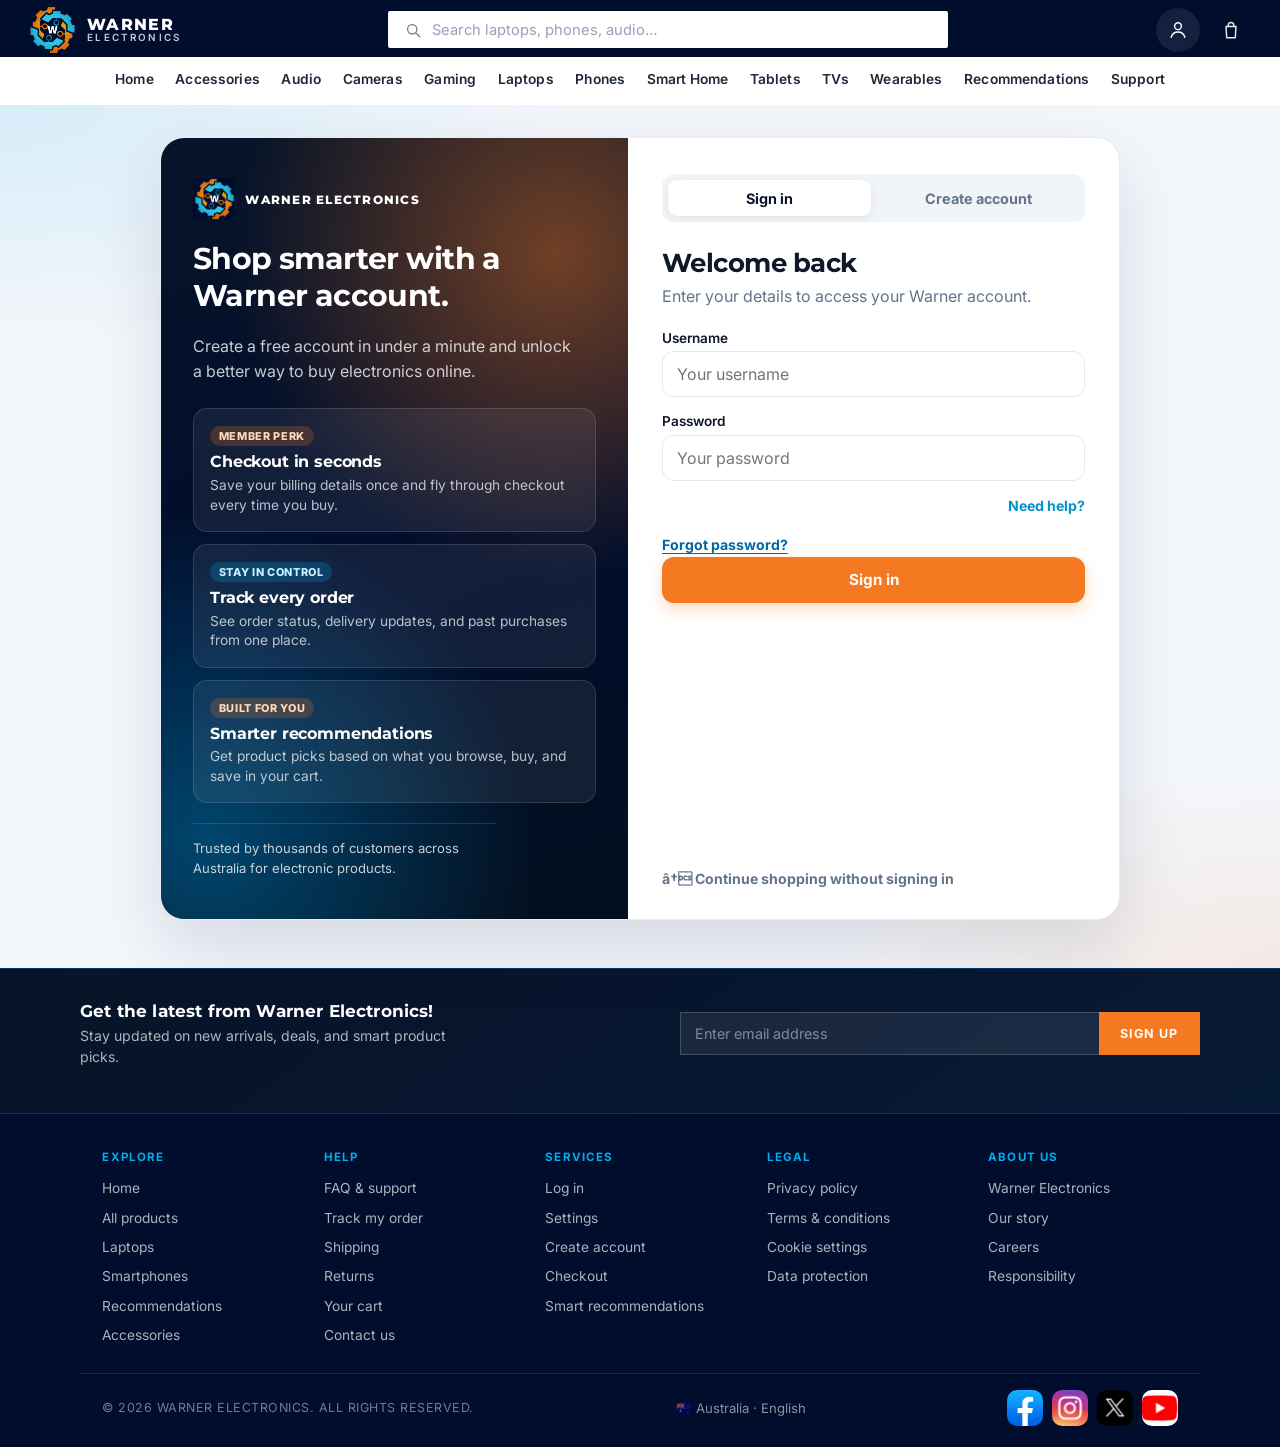
==== commit cc270294: "Integrate client feedback fixes into application" ====
--- a/account.html
+++ b/account.html
@@ -1,10 +1,10 @@
-<!DOCTYPE html>
-<!-- Owner: Sukhman — customer account panel -->
+﻿<!DOCTYPE html>
+<!-- Owner: Sukhman â€” customer account panel -->
 <html lang="en">
   <head>
     <meta charset="UTF-8" />
     <meta name="viewport" content="width=device-width, initial-scale=1.0" />
-    <title>My account — Warner Electronics</title>
+    <title>My account â€” Warner Electronics</title>
     <link rel="icon" href="images/warner-logo.png" />
     <link rel="stylesheet" href="css/styles.css" />
     <link rel="stylesheet" href="css/sukhman.css" />
@@ -102,6 +102,10 @@
     <script src="js/backend-bootstrap.js"></script>
     <script src="js/app.js"></script>
     <script src="js/backend-adapter.js"></script>
+    <script src="js/vedic/recommendation-engine.js"></script>
+    <script src="js/abik/account-dropdown-fix.js"></script>
+    <script src="js/kushal/forgot-password.js"></script>
     <script src="js/sukhman/account.js"></script>
   </body>
 </html>
+
--- a/css/styles.css
+++ b/css/styles.css
@@ -34,6 +34,22 @@
   --motion-page: 0.65s;
 }
 
+.skip-link {
+  position: absolute;
+  left: 0.75rem;
+  top: -3rem;
+  z-index: 80;
+  padding: 0.45rem 0.8rem;
+  border-radius: 8px;
+  background: var(--orange);
+  color: #fff;
+  font-weight: 700;
+  text-decoration: none;
+}
+.skip-link:focus {
+  top: 0.75rem;
+}
+
 html[data-theme="dark"] {
   color-scheme: dark;
   --ink: #f1f5f9;
@@ -752,13 +768,13 @@
   border-color: rgba(0, 173, 239, 0.45);
 }
 .card-art {
-  height: 130px;
+  height: 180px;
   display: flex;
   align-items: center;
   justify-content: center;
   font-size: 2.4rem;
   overflow: hidden;
-  background: #f8fafc;
+  background: #f3f6f9;
 }
 /* Fixed product photo frames — always show the full uploaded image */
 .card-art img,
@@ -769,11 +785,9 @@
 .photo-preview img,
 .gallery-thumb img,
 .prod-photo-frame img {
-  max-width: 100%;
-  max-height: 100%;
-  width: auto;
-  height: auto;
-  object-fit: contain;
+  width: 100%;
+  height: 100%;
+  object-fit: cover;
   object-position: center;
   display: block;
 }
@@ -1087,6 +1101,20 @@
   font-weight: 700;
 }
 .staff-banner a:hover { color: var(--orange); }
+.backend-banner {
+  margin: 0 0 1rem;
+  padding: 0.75rem 1rem;
+  border-radius: 12px;
+  background: var(--danger-soft);
+  color: #7f1d1d;
+  font-size: 0.92rem;
+  line-height: 1.45;
+}
+.backend-banner a {
+  color: var(--navy);
+  font-weight: 700;
+  word-break: break-all;
+}
 
 .toast {
   position: fixed;
--- a/css/theme-dark.css
+++ b/css/theme-dark.css
@@ -487,3 +487,21 @@
 html[data-theme="dark"] .admin-tabs {
   border-bottom-color: var(--line);
 }
+
+html[data-theme="dark"] .backend-banner {
+  background: #3f1d1d;
+  color: #fecaca;
+}
+html[data-theme="dark"] .backend-banner a {
+  color: #fda4af;
+}
+
+html[data-theme="dark"] .home-cat {
+  background: #1e3a5f;
+  color: #e2e8f0;
+}
+html[data-theme="dark"] .home-cat:hover {
+  background: var(--cyan);
+  color: #041018;
+}
+
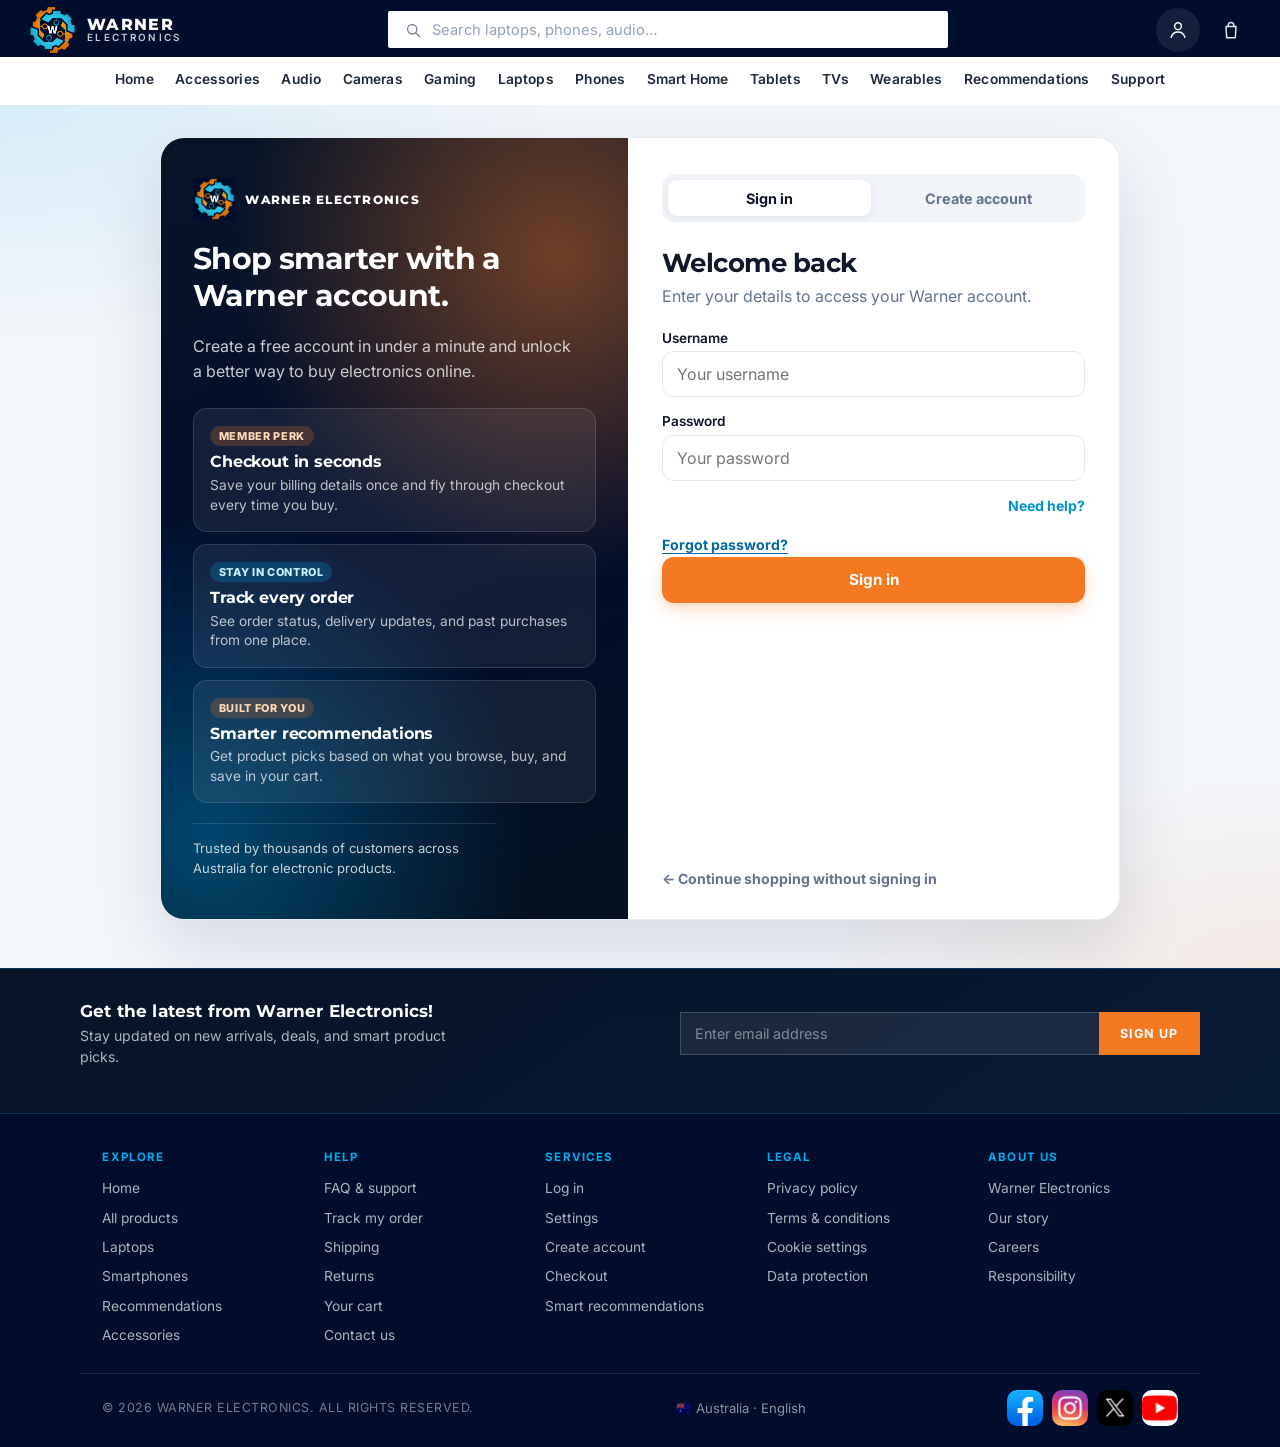
==== commit dd2078df: "Add comments to account.html for clarity Added comments for better code clarity." ====
--- a/account.html
+++ b/account.html
@@ -1,16 +1,18 @@
-﻿<!DOCTYPE html>
-<!-- Owner: Sukhman â€” customer account panel -->
+<!DOCTYPE html>
+<!-- Owner: Sukhman — customer account panel -->
 <html lang="en">
   <head>
     <meta charset="UTF-8" />
     <meta name="viewport" content="width=device-width, initial-scale=1.0" />
-    <title>My account â€” Warner Electronics</title>
+    <!-- Page title and website styling -->
+    <title>My account — Warner Electronics</title>
     <link rel="icon" href="images/warner-logo.png" />
     <link rel="stylesheet" href="css/styles.css" />
     <link rel="stylesheet" href="css/sukhman.css" />
     <link rel="stylesheet" href="css/theme-dark.css" />
   </head>
   <body>
+    <!-- Main website header and Warner Electronics branding -->
     <header class="site-header" data-header>
       <a class="brand" href="home.html">
         <img class="brand-logo" src="images/warner-mark.png" alt="" />
@@ -21,6 +23,7 @@
       </a>
     </header>
     <div class="app-shell">
+      <!-- Customer account navigation sidebar -->
       <aside class="sidebar customer-sidebar">
         <h2>My account</h2>
         <button class="side-link" type="button" data-tab="profile">My profile</button>
@@ -102,10 +105,6 @@
     <script src="js/backend-bootstrap.js"></script>
     <script src="js/app.js"></script>
     <script src="js/backend-adapter.js"></script>
-    <script src="js/vedic/recommendation-engine.js"></script>
-    <script src="js/abik/account-dropdown-fix.js"></script>
-    <script src="js/kushal/forgot-password.js"></script>
     <script src="js/sukhman/account.js"></script>
   </body>
 </html>
-
